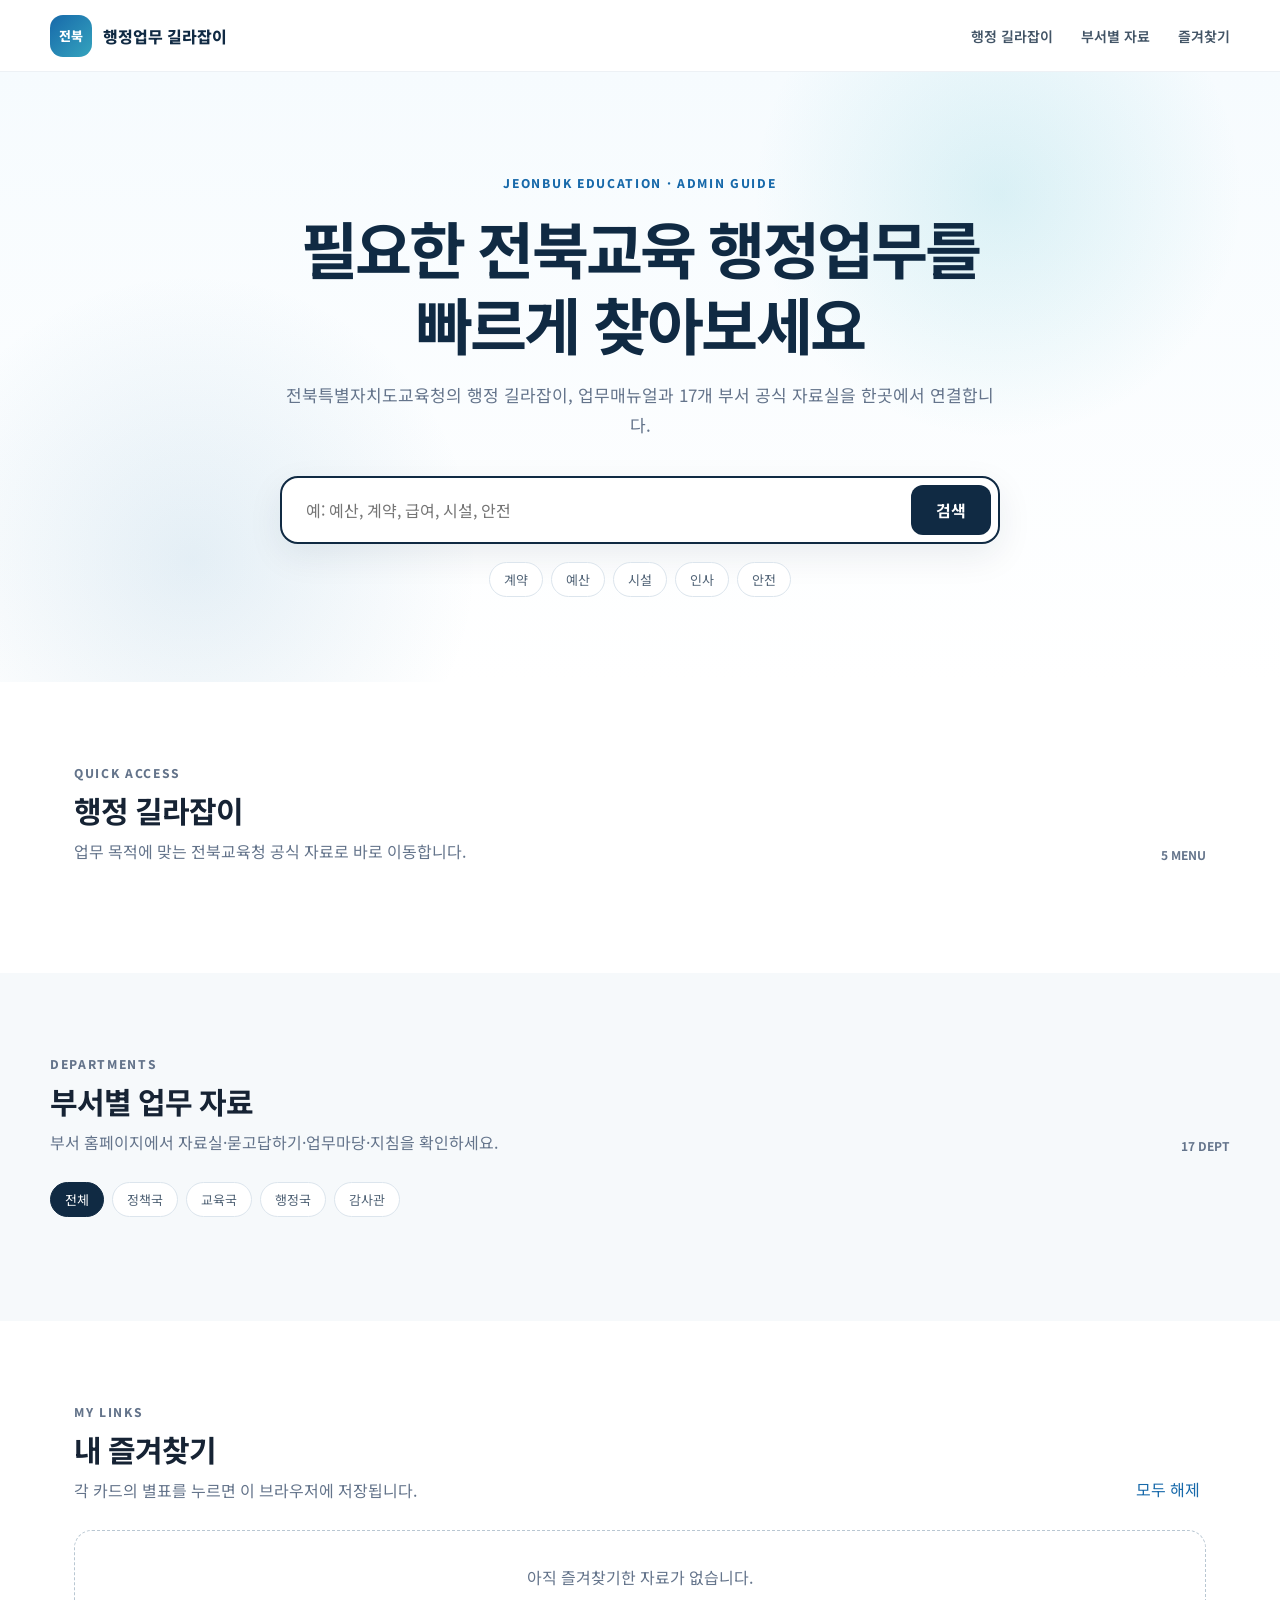
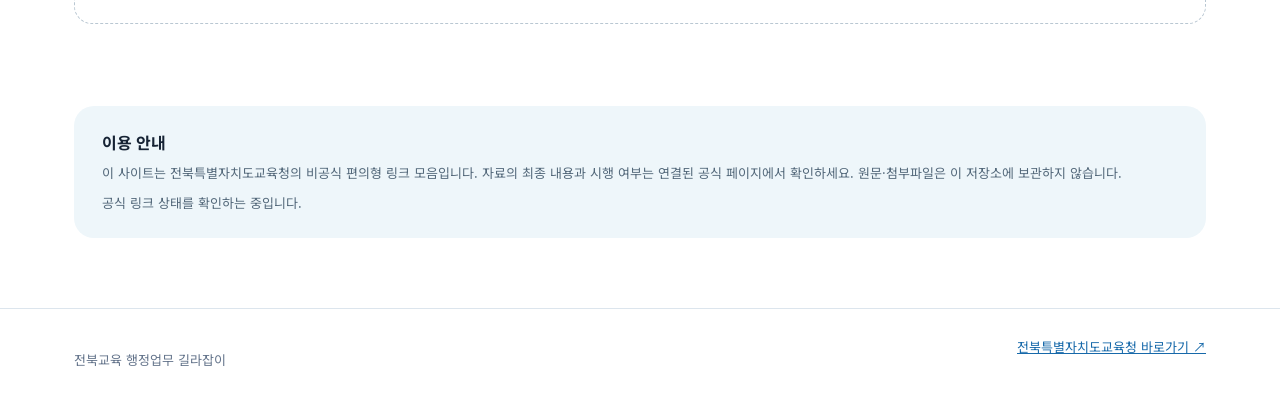
==== index.html @ 974fe722 "feat: build administration guide site" ====
<!doctype html>
<html lang="ko">
<head>
  <meta charset="utf-8">
  <meta name="viewport" content="width=device-width,initial-scale=1">
  <meta name="description" content="전북특별자치도교육청 행정업무 공식 자료를 빠르게 찾는 길라잡이">
  <title>전북교육 행정업무 길라잡이</title>
  <link rel="preconnect" href="https://fonts.googleapis.com">
  <link rel="preconnect" href="https://fonts.gstatic.com" crossorigin>
  <link href="https://fonts.googleapis.com/css2?family=Noto+Sans+KR:wght@400;500;600;700;800&display=swap" rel="stylesheet">
  <link rel="stylesheet" href="styles.css">
</head>
<body>
  <a class="skip" href="#main">본문 바로가기</a>
  <header class="topbar">
    <a class="brand" href="./" aria-label="첫 화면"><span class="brand-mark">전북</span><span>행정업무 길라잡이</span></a>
    <nav aria-label="주요 메뉴"><a href="#guide">행정 길라잡이</a><a href="#departments">부서별 자료</a><a href="#favorites">즐겨찾기</a></nav>
  </header>
  <main id="main">
    <section class="hero">
      <p class="eyebrow">JEONBUK EDUCATION · ADMIN GUIDE</p>
      <h1>필요한 전북교육 행정업무를<br>빠르게 찾아보세요</h1>
      <p class="lead">전북특별자치도교육청의 행정 길라잡이, 업무매뉴얼과 17개 부서 공식 자료실을 한곳에서 연결합니다.</p>
      <form class="search" id="searchForm" role="search">
        <label class="sr-only" for="searchInput">자료 검색</label>
        <input id="searchInput" type="search" placeholder="예: 예산, 계약, 급여, 시설, 안전" autocomplete="off">
        <button type="submit">검색</button>
      </form>
      <div class="chips" aria-label="추천 검색어"><button>계약</button><button>예산</button><button>시설</button><button>인사</button><button>안전</button></div>
    </section>

    <section class="section" id="guide">
      <div class="section-head"><div><p class="kicker">QUICK ACCESS</p><h2>행정 길라잡이</h2><p>업무 목적에 맞는 전북교육청 공식 자료로 바로 이동합니다.</p></div><span class="count">5 MENU</span></div>
      <div class="card-grid" id="guideGrid"></div>
    </section>

    <section class="section tint" id="departments">
      <div class="section-head"><div><p class="kicker">DEPARTMENTS</p><h2>부서별 업무 자료</h2><p>부서 홈페이지에서 자료실·묻고답하기·업무마당·지침을 확인하세요.</p></div><span class="count">17 DEPT</span></div>
      <div class="filters" id="filters"><button class="active" data-group="전체">전체</button><button data-group="정책국">정책국</button><button data-group="교육국">교육국</button><button data-group="행정국">행정국</button><button data-group="독립">감사관</button></div>
      <div class="dept-grid" id="deptGrid"></div>
    </section>

    <section class="section" id="favorites">
      <div class="section-head"><div><p class="kicker">MY LINKS</p><h2>내 즐겨찾기</h2><p>각 카드의 별표를 누르면 이 브라우저에 저장됩니다.</p></div><button class="text-btn" id="clearFavorites">모두 해제</button></div>
      <div class="empty" id="favoriteGrid">아직 즐겨찾기한 자료가 없습니다.</div>
    </section>

    <section class="notice">
      <strong>이용 안내</strong>
      <p>이 사이트는 전북특별자치도교육청의 비공식 편의형 링크 모음입니다. 자료의 최종 내용과 시행 여부는 연결된 공식 페이지에서 확인하세요. 원문·첨부파일은 이 저장소에 보관하지 않습니다.</p>
      <p id="statusText">공식 링크 상태를 확인하는 중입니다.</p>
    </section>
  </main>
  <footer><p>전북교육 행정업무 길라잡이</p><a href="https://www.jbe.go.kr/" target="_blank" rel="noopener">전북특별자치도교육청 바로가기 ↗</a></footer>
  <div class="results" id="results" hidden><div class="results-panel"><div class="results-head"><h2>검색 결과</h2><button id="closeResults" aria-label="검색 결과 닫기">×</button></div><div id="resultList"></div></div></div>
  <script src="app.js"></script>
</body>
</html>
---- styles.css ----
:root{--navy:#102a43;--blue:#1769aa;--sky:#eaf5fb;--green:#17856b;--ink:#162334;--muted:#64748b;--line:#dce5ed;--white:#fff;--shadow:0 12px 35px rgba(16,42,67,.08)}*{box-sizing:border-box}html{scroll-behavior:smooth}body{margin:0;font-family:"Noto Sans KR",sans-serif;color:var(--ink);background:#fff}button,input{font:inherit}.skip{position:absolute;left:-9999px}.skip:focus{left:16px;top:12px;z-index:99;background:#fff;padding:10px}.topbar{height:72px;display:flex;align-items:center;justify-content:space-between;padding:0 max(24px,calc((100vw - 1180px)/2));border-bottom:1px solid #edf1f5;position:sticky;top:0;background:rgba(255,255,255,.96);backdrop-filter:blur(12px);z-index:20}.brand{display:flex;align-items:center;gap:11px;color:var(--navy);font-weight:800;text-decoration:none}.brand-mark{display:grid;place-items:center;width:42px;height:42px;border-radius:13px;background:linear-gradient(135deg,var(--blue),#35a4be);color:#fff;font-size:13px}.topbar nav{display:flex;gap:28px}.topbar nav a{color:#425466;text-decoration:none;font-size:14px;font-weight:600}.hero{padding:90px 24px 85px;text-align:center;background:radial-gradient(circle at 78% 20%,rgba(67,183,201,.17),transparent 22%),radial-gradient(circle at 15% 80%,rgba(45,126,178,.12),transparent 24%),linear-gradient(180deg,#f6fbfe,#fff)}.eyebrow,.kicker{font-size:12px;letter-spacing:.14em;color:var(--blue);font-weight:800}.hero h1{font-size:clamp(36px,5vw,62px);line-height:1.23;letter-spacing:-.045em;margin:18px 0;color:var(--navy)}.lead{color:var(--muted);font-size:17px;margin:0 auto 35px;max-width:720px;line-height:1.8}.search{max-width:720px;margin:auto;background:#fff;border:2px solid var(--navy);border-radius:18px;padding:7px;display:flex;box-shadow:var(--shadow)}.search input{flex:1;border:0;outline:0;padding:13px 17px;min-width:0}.search button{border:0;border-radius:12px;background:var(--navy);color:#fff;padding:0 25px;font-weight:700;cursor:pointer}.chips{display:flex;justify-content:center;gap:8px;margin-top:18px;flex-wrap:wrap}.chips button,.filters button{border:1px solid var(--line);background:#fff;color:#526477;border-radius:999px;padding:7px 14px;font-size:13px;cursor:pointer}.section{max-width:1180px;margin:auto;padding:82px 24px}.section.tint{max-width:none;padding-left:max(24px,calc((100vw - 1180px)/2));padding-right:max(24px,calc((100vw - 1180px)/2));background:#f6f9fb}.section-head{display:flex;justify-content:space-between;align-items:end;margin-bottom:28px}.section-head h2{font-size:30px;letter-spacing:-.035em;margin:7px 0}.section-head p{color:var(--muted);margin:0}.kicker{margin:0!important}.count{font-size:12px;color:var(--muted);font-weight:700}.card-grid{display:grid;grid-template-columns:repeat(3,1fr);gap:17px}.card,.dept-card{position:relative;background:#fff;border:1px solid var(--line);border-radius:20px;padding:25px;text-decoration:none;color:inherit;transition:.2s;box-shadow:0 1px 2px rgba(16,42,67,.02)}.card:hover,.dept-card:hover{transform:translateY(-4px);border-color:#9bc6dd;box-shadow:var(--shadow)}.icon{width:48px;height:48px;border-radius:14px;display:grid;place-items:center;background:var(--sky);font-size:23px;margin-bottom:18px}.card h3,.dept-card h3{margin:0 0 8px;font-size:18px}.card p,.dept-card p{margin:0;color:var(--muted);font-size:14px;line-height:1.65}.open{display:block;color:var(--blue);font-size:13px;font-weight:700;margin-top:18px}.fav{position:absolute;right:17px;top:15px;border:0;background:transparent;color:#aab7c4;font-size:21px;cursor:pointer;z-index:2}.fav.on{color:#f2a900}.filters{display:flex;gap:8px;margin-bottom:22px;flex-wrap:wrap}.filters button.active{background:var(--navy);color:#fff;border-color:var(--navy)}.dept-grid{display:grid;grid-template-columns:repeat(4,1fr);gap:14px}.dept-card{padding:21px}.dept-card small{display:inline-block;color:var(--green);font-weight:700;margin-bottom:9px}.text-btn{border:0;background:none;color:var(--blue);cursor:pointer}.empty{border:1px dashed #b9c7d2;border-radius:18px;padding:34px;text-align:center;color:var(--muted)}.notice{max-width:1132px;margin:0 auto 70px;background:#eef6fa;border-radius:20px;padding:24px 28px}.notice p{font-size:13px;color:#53687a;line-height:1.7;margin:8px 0 0}footer{border-top:1px solid var(--line);padding:28px max(24px,calc((100vw - 1132px)/2));display:flex;justify-content:space-between;color:var(--muted);font-size:13px}footer a{color:var(--blue)}.results{position:fixed;inset:0;background:rgba(9,24,38,.55);z-index:50;padding:5vh 20px}.results-panel{max-width:780px;max-height:90vh;overflow:auto;margin:auto;background:#fff;border-radius:22px;padding:26px}.results-head{display:flex;justify-content:space-between}.results-head button{border:0;background:none;font-size:30px;cursor:pointer}.result-item{display:block;padding:18px 4px;border-top:1px solid var(--line);text-decoration:none;color:inherit}.result-item small{color:var(--green)}.result-item p{color:var(--muted);font-size:13px;margin:5px 0}.sr-only{position:absolute;width:1px;height:1px;padding:0;margin:-1px;overflow:hidden;clip:rect(0,0,0,0);white-space:nowrap;border:0}@media(max-width:850px){.topbar nav{display:none}.card-grid{grid-template-columns:repeat(2,1fr)}.dept-grid{grid-template-columns:repeat(2,1fr)}}@media(max-width:560px){.hero{padding-top:64px}.hero h1{font-size:36px}.search button{padding:0 17px}.card-grid,.dept-grid{grid-template-columns:1fr}.section{padding-top:60px;padding-bottom:60px}.section-head{align-items:start}.count{display:none}footer{display:block}.topbar{height:64px}.notice{margin:0 20px 50px}}
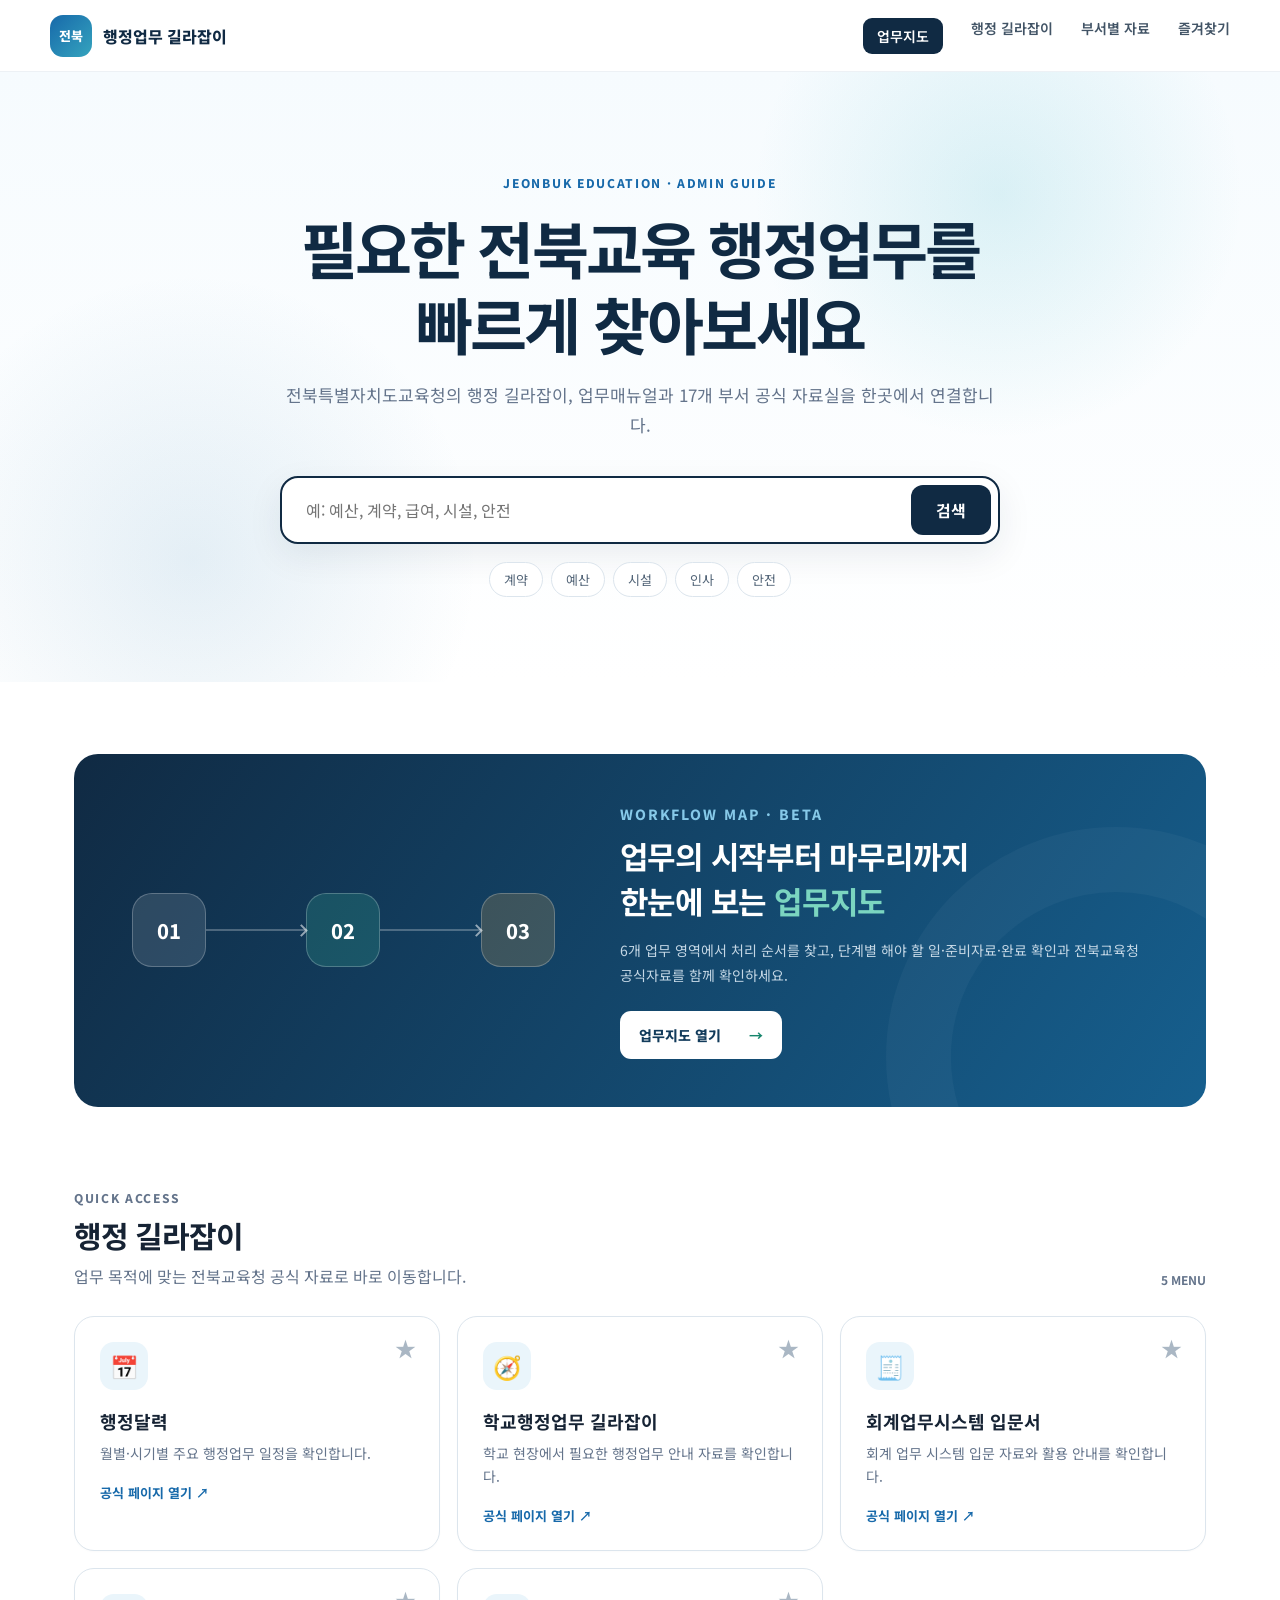
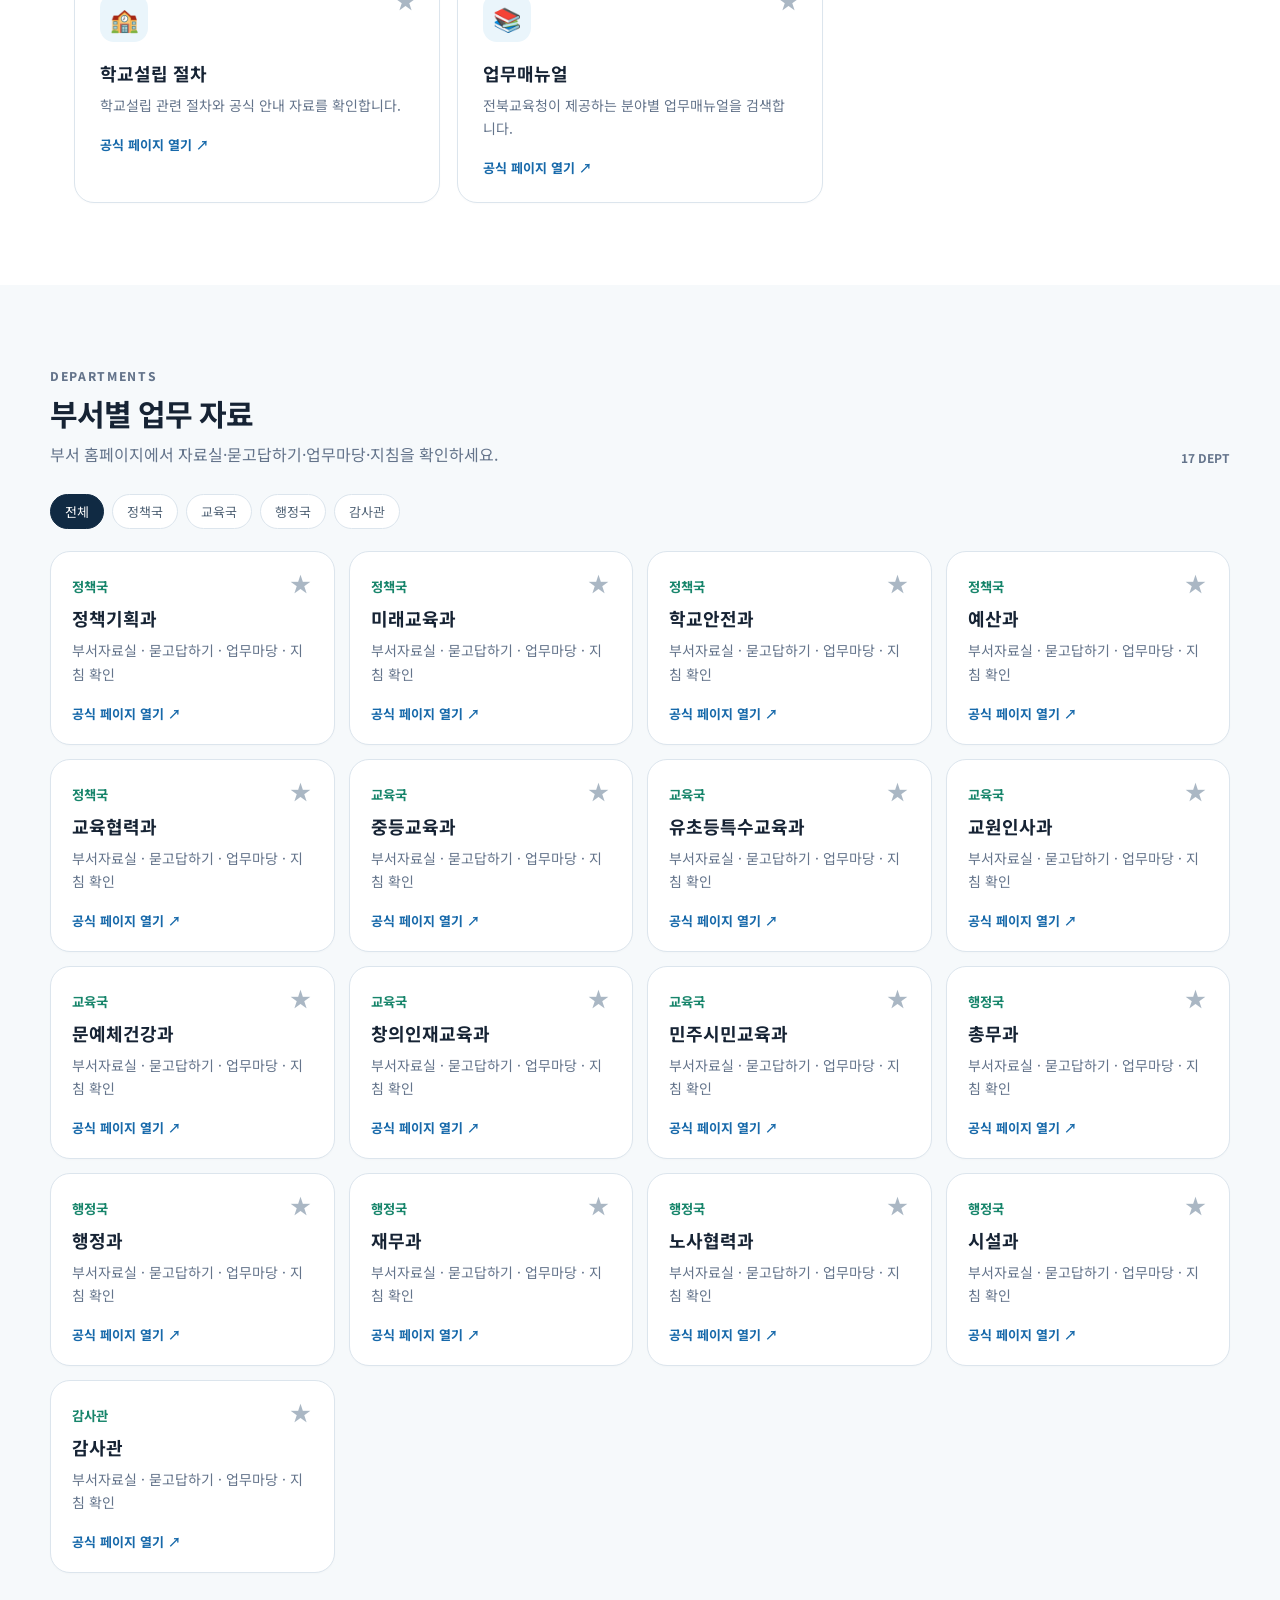
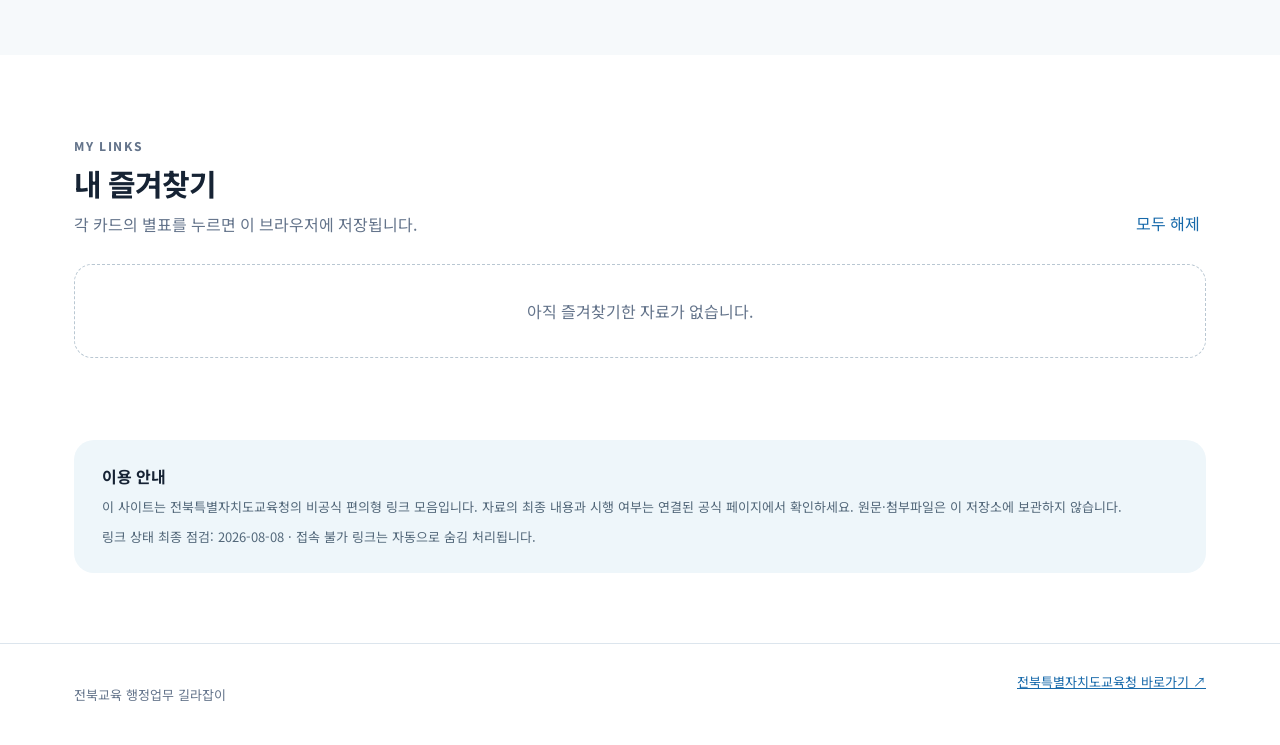
==== commit d222aaa0: "feat: add workflow map entry to home" ====
--- a/index.html
+++ b/index.html
@@ -14,7 +14,7 @@
   <a class="skip" href="#main">본문 바로가기</a>
   <header class="topbar">
     <a class="brand" href="./" aria-label="첫 화면"><span class="brand-mark">전북</span><span>행정업무 길라잡이</span></a>
-    <nav aria-label="주요 메뉴"><a href="#guide">행정 길라잡이</a><a href="#departments">부서별 자료</a><a href="#favorites">즐겨찾기</a></nav>
+    <nav aria-label="주요 메뉴"><a class="workflow-nav" href="workflow-map.html">업무지도</a><a href="#guide">행정 길라잡이</a><a href="#departments">부서별 자료</a><a href="#favorites">즐겨찾기</a></nav>
   </header>
   <main id="main">
     <section class="hero">
@@ -27,6 +27,11 @@
         <button type="submit">검색</button>
       </form>
       <div class="chips" aria-label="추천 검색어"><button>계약</button><button>예산</button><button>시설</button><button>인사</button><button>안전</button></div>
+    </section>
+
+    <section class="workflow-feature" aria-labelledby="workflow-title">
+      <div class="workflow-visual" aria-hidden="true"><span>01</span><i></i><span>02</span><i></i><span>03</span></div>
+      <div><p class="kicker">WORKFLOW MAP · BETA</p><h2 id="workflow-title">업무의 시작부터 마무리까지<br>한눈에 보는 <em>업무지도</em></h2><p>6개 업무 영역에서 처리 순서를 찾고, 단계별 해야 할 일·준비자료·완료 확인과 전북교육청 공식자료를 함께 확인하세요.</p><a href="workflow-map.html">업무지도 열기 <b>→</b></a></div>
     </section>
 
     <section class="section" id="guide">
--- a/styles.css
+++ b/styles.css
@@ -1 +1,3 @@
 :root{--navy:#102a43;--blue:#1769aa;--sky:#eaf5fb;--green:#17856b;--ink:#162334;--muted:#64748b;--line:#dce5ed;--white:#fff;--shadow:0 12px 35px rgba(16,42,67,.08)}*{box-sizing:border-box}html{scroll-behavior:smooth}body{margin:0;font-family:"Noto Sans KR",sans-serif;color:var(--ink);background:#fff}button,input{font:inherit}.skip{position:absolute;left:-9999px}.skip:focus{left:16px;top:12px;z-index:99;background:#fff;padding:10px}.topbar{height:72px;display:flex;align-items:center;justify-content:space-between;padding:0 max(24px,calc((100vw - 1180px)/2));border-bottom:1px solid #edf1f5;position:sticky;top:0;background:rgba(255,255,255,.96);backdrop-filter:blur(12px);z-index:20}.brand{display:flex;align-items:center;gap:11px;color:var(--navy);font-weight:800;text-decoration:none}.brand-mark{display:grid;place-items:center;width:42px;height:42px;border-radius:13px;background:linear-gradient(135deg,var(--blue),#35a4be);color:#fff;font-size:13px}.topbar nav{display:flex;gap:28px}.topbar nav a{color:#425466;text-decoration:none;font-size:14px;font-weight:600}.hero{padding:90px 24px 85px;text-align:center;background:radial-gradient(circle at 78% 20%,rgba(67,183,201,.17),transparent 22%),radial-gradient(circle at 15% 80%,rgba(45,126,178,.12),transparent 24%),linear-gradient(180deg,#f6fbfe,#fff)}.eyebrow,.kicker{font-size:12px;letter-spacing:.14em;color:var(--blue);font-weight:800}.hero h1{font-size:clamp(36px,5vw,62px);line-height:1.23;letter-spacing:-.045em;margin:18px 0;color:var(--navy)}.lead{color:var(--muted);font-size:17px;margin:0 auto 35px;max-width:720px;line-height:1.8}.search{max-width:720px;margin:auto;background:#fff;border:2px solid var(--navy);border-radius:18px;padding:7px;display:flex;box-shadow:var(--shadow)}.search input{flex:1;border:0;outline:0;padding:13px 17px;min-width:0}.search button{border:0;border-radius:12px;background:var(--navy);color:#fff;padding:0 25px;font-weight:700;cursor:pointer}.chips{display:flex;justify-content:center;gap:8px;margin-top:18px;flex-wrap:wrap}.chips button,.filters button{border:1px solid var(--line);background:#fff;color:#526477;border-radius:999px;padding:7px 14px;font-size:13px;cursor:pointer}.section{max-width:1180px;margin:auto;padding:82px 24px}.section.tint{max-width:none;padding-left:max(24px,calc((100vw - 1180px)/2));padding-right:max(24px,calc((100vw - 1180px)/2));background:#f6f9fb}.section-head{display:flex;justify-content:space-between;align-items:end;margin-bottom:28px}.section-head h2{font-size:30px;letter-spacing:-.035em;margin:7px 0}.section-head p{color:var(--muted);margin:0}.kicker{margin:0!important}.count{font-size:12px;color:var(--muted);font-weight:700}.card-grid{display:grid;grid-template-columns:repeat(3,1fr);gap:17px}.card,.dept-card{position:relative;background:#fff;border:1px solid var(--line);border-radius:20px;padding:25px;text-decoration:none;color:inherit;transition:.2s;box-shadow:0 1px 2px rgba(16,42,67,.02)}.card:hover,.dept-card:hover{transform:translateY(-4px);border-color:#9bc6dd;box-shadow:var(--shadow)}.icon{width:48px;height:48px;border-radius:14px;display:grid;place-items:center;background:var(--sky);font-size:23px;margin-bottom:18px}.card h3,.dept-card h3{margin:0 0 8px;font-size:18px}.card p,.dept-card p{margin:0;color:var(--muted);font-size:14px;line-height:1.65}.open{display:block;color:var(--blue);font-size:13px;font-weight:700;margin-top:18px}.fav{position:absolute;right:17px;top:15px;border:0;background:transparent;color:#aab7c4;font-size:21px;cursor:pointer;z-index:2}.fav.on{color:#f2a900}.filters{display:flex;gap:8px;margin-bottom:22px;flex-wrap:wrap}.filters button.active{background:var(--navy);color:#fff;border-color:var(--navy)}.dept-grid{display:grid;grid-template-columns:repeat(4,1fr);gap:14px}.dept-card{padding:21px}.dept-card small{display:inline-block;color:var(--green);font-weight:700;margin-bottom:9px}.text-btn{border:0;background:none;color:var(--blue);cursor:pointer}.empty{border:1px dashed #b9c7d2;border-radius:18px;padding:34px;text-align:center;color:var(--muted)}.notice{max-width:1132px;margin:0 auto 70px;background:#eef6fa;border-radius:20px;padding:24px 28px}.notice p{font-size:13px;color:#53687a;line-height:1.7;margin:8px 0 0}footer{border-top:1px solid var(--line);padding:28px max(24px,calc((100vw - 1132px)/2));display:flex;justify-content:space-between;color:var(--muted);font-size:13px}footer a{color:var(--blue)}.results{position:fixed;inset:0;background:rgba(9,24,38,.55);z-index:50;padding:5vh 20px}.results-panel{max-width:780px;max-height:90vh;overflow:auto;margin:auto;background:#fff;border-radius:22px;padding:26px}.results-head{display:flex;justify-content:space-between}.results-head button{border:0;background:none;font-size:30px;cursor:pointer}.result-item{display:block;padding:18px 4px;border-top:1px solid var(--line);text-decoration:none;color:inherit}.result-item small{color:var(--green)}.result-item p{color:var(--muted);font-size:13px;margin:5px 0}.sr-only{position:absolute;width:1px;height:1px;padding:0;margin:-1px;overflow:hidden;clip:rect(0,0,0,0);white-space:nowrap;border:0}@media(max-width:850px){.topbar nav{display:none}.card-grid{grid-template-columns:repeat(2,1fr)}.dept-grid{grid-template-columns:repeat(2,1fr)}}@media(max-width:560px){.hero{padding-top:64px}.hero h1{font-size:36px}.search button{padding:0 17px}.card-grid,.dept-grid{grid-template-columns:1fr}.section{padding-top:60px;padding-bottom:60px}.section-head{align-items:start}.count{display:none}footer{display:block}.topbar{height:64px}.notice{margin:0 20px 50px}}
+
+.workflow-nav{color:#fff!important;background:var(--navy);padding:8px 14px;border-radius:9px}.workflow-feature{max-width:1132px;margin:72px auto 0;min-height:310px;border-radius:24px;background:linear-gradient(125deg,#102a43,#165f8e);color:#fff;padding:48px 58px;display:grid;grid-template-columns:1fr 1.25fr;gap:65px;align-items:center;overflow:hidden;position:relative}.workflow-feature:after{content:"";position:absolute;width:330px;height:330px;border:65px solid rgba(255,255,255,.035);border-radius:50%;right:-140px;bottom:-180px}.workflow-feature .kicker{color:#86c9e8}.workflow-feature h2{font-size:31px;line-height:1.45;letter-spacing:-.04em;margin:8px 0 14px}.workflow-feature h2 em{font-style:normal;color:#7bd5c0}.workflow-feature p{color:#c4d7e5;font-size:14px;line-height:1.75;margin:0 0 24px}.workflow-feature a{display:inline-flex;align-items:center;gap:28px;background:#fff;color:#123b5b;text-decoration:none;padding:14px 19px;border-radius:11px;font-weight:800;font-size:14px;position:relative;z-index:2}.workflow-feature a b{color:#16856c}.workflow-visual{display:flex;align-items:center;position:relative;z-index:1}.workflow-visual span{width:74px;height:74px;border-radius:20px;background:rgba(255,255,255,.12);border:1px solid rgba(255,255,255,.23);display:grid;place-items:center;font-size:20px;font-weight:800}.workflow-visual span:nth-of-type(2){background:rgba(54,181,150,.22)}.workflow-visual span:nth-of-type(3){background:rgba(255,184,77,.18)}.workflow-visual i{height:2px;flex:1;background:rgba(255,255,255,.25);position:relative}.workflow-visual i:after{content:"";position:absolute;right:0;top:-3px;width:7px;height:7px;border-top:2px solid rgba(255,255,255,.55);border-right:2px solid rgba(255,255,255,.55);transform:rotate(45deg)}@media(max-width:850px){.workflow-feature{margin-left:24px;margin-right:24px;grid-template-columns:1fr;padding:42px}.workflow-visual{max-width:430px}.workflow-nav{display:block!important}}@media(max-width:560px){.workflow-feature{margin:42px 16px 0;padding:31px 24px;gap:32px}.workflow-feature h2{font-size:25px}.workflow-visual span{width:58px;height:58px;border-radius:15px}.workflow-feature a{width:100%;justify-content:space-between}}
